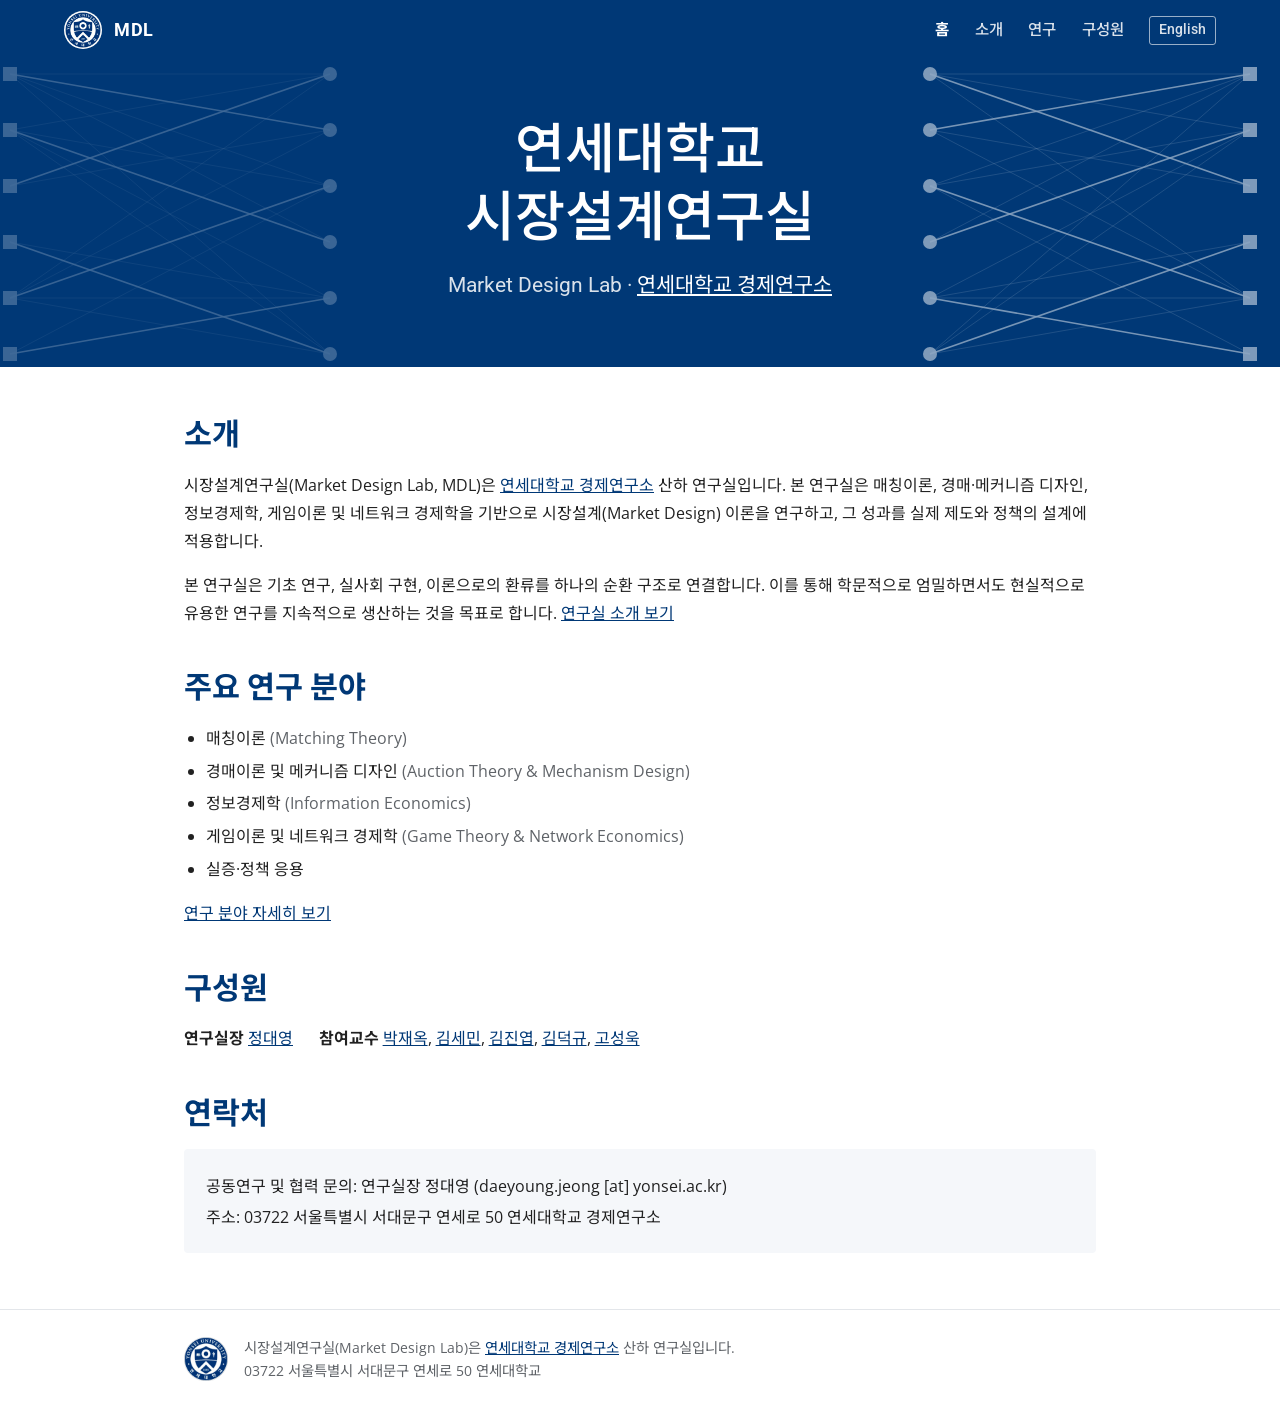
==== index.html @ e7f54111 "Add Korean and English lab website Co-Authored-By: Claude Opus 5.5 <noreply@anthropic.com> Claude-Se" ====
<!DOCTYPE html>
<html lang="ko">
<head>
<meta charset="utf-8">
<meta name="viewport" content="width=device-width, initial-scale=1">
<title>연세대학교 시장설계연구실</title>
<meta name="description" content="연세대학교 경제연구소 산하 시장설계연구실(Market Design Lab)입니다.">
<link rel="alternate" hreflang="ko" href="https://marketdesignyonsei.github.io/">
<link rel="alternate" hreflang="en" href="https://marketdesignyonsei.github.io/en/">
<link rel="icon" type="image/png" href="assets/img/yonsei-emblem-sm.png">
<link rel="preconnect" href="https://fonts.googleapis.com">
<link rel="preconnect" href="https://fonts.gstatic.com" crossorigin>
<link rel="stylesheet" href="https://fonts.googleapis.com/css2?family=Open+Sans:wght@400;600;700&family=Roboto:wght@400;500;700&family=Noto+Sans+KR:wght@400;500;700&display=swap">
<link rel="stylesheet" href="assets/style.css">
</head>
<body>
<a class="skip" href="#main">본문 바로가기</a>
<header class="topbar">
  <div class="inner">
    <a class="brand" href="index.html"><img src="assets/img/yonsei-emblem-sm.png" alt="">MDL</a>
    <button class="menu-toggle" aria-label="메뉴" aria-expanded="false" onclick="var n=document.getElementById('nav');n.classList.toggle('open');this.setAttribute('aria-expanded',n.classList.contains('open'))">&#9776;</button>
    <nav class="nav" id="nav">
      <a href="index.html" aria-current="page">홈</a>
      <a href="about.html">소개</a>
      <a href="research.html">연구</a>
      <a href="people.html">구성원</a>
      <a class="lang" href="en/index.html" lang="en">English</a>
    </nav>
  </div>
</header>
<section class="hero">
  <img class="net" src="assets/img/network.svg" alt="">
  <img class="net left" src="assets/img/network.svg" alt="">
  <h1>연세대학교<br>시장설계연구실</h1>
  <p class="sub">Market Design Lab · <a href="http://yeri.yonsei.ac.kr/">연세대학교 경제연구소</a></p>
</section>
<main id="main">
<h2>소개</h2>
<p>시장설계연구실(Market Design Lab, MDL)은 <a href="http://yeri.yonsei.ac.kr/">연세대학교 경제연구소</a> 산하 연구실입니다. 본 연구실은 매칭이론, 경매·메커니즘 디자인, 정보경제학, 게임이론 및 네트워크 경제학을 기반으로 시장설계(Market Design) 이론을 연구하고, 그 성과를 실제 제도와 정책의 설계에 적용합니다.</p>
<p>본 연구실은 기초 연구, 실사회 구현, 이론으로의 환류를 하나의 순환 구조로 연결합니다. 이를 통해 학문적으로 엄밀하면서도 현실적으로 유용한 연구를 지속적으로 생산하는 것을 목표로 합니다. <a href="about.html">연구실 소개 보기</a></p>

<h2>주요 연구 분야</h2>
<ul>
  <li>매칭이론 <span class="en-term">(Matching Theory)</span></li>
  <li>경매이론 및 메커니즘 디자인 <span class="en-term">(Auction Theory &amp; Mechanism Design)</span></li>
  <li>정보경제학 <span class="en-term">(Information Economics)</span></li>
  <li>게임이론 및 네트워크 경제학 <span class="en-term">(Game Theory &amp; Network Economics)</span></li>
  <li>실증·정책 응용</li>
</ul>
<p><a href="research.html">연구 분야 자세히 보기</a></p>

<h2>구성원</h2>
<ul class="people-mini">
  <li><b>연구실장</b> <a href="people.html#jeong">정대영</a></li>
  <li><b>참여교수</b> <a href="people.html#park">박재옥</a>, <a href="people.html#semin">김세민</a>, <a href="people.html#jinyeub">김진엽</a>, <a href="people.html#dukgyoo">김덕규</a>, <a href="people.html#koh">고성욱</a></li>
</ul>

<h2>연락처</h2>
<div class="contact">
  <p>공동연구 및 협력 문의: 연구실장 정대영 (daeyoung.jeong [at] yonsei.ac.kr)</p>
  <p>주소: 03722 서울특별시 서대문구 연세로 50 연세대학교 경제연구소</p>
</div>

</main>
<footer>
  <div class="inner">
    <img src="assets/img/yonsei-emblem-sm.png" alt="">
    <p>시장설계연구실(Market Design Lab)은 <a href="http://yeri.yonsei.ac.kr/">연세대학교 경제연구소</a> 산하 연구실입니다.<br>03722 서울특별시 서대문구 연세로 50 연세대학교</p>
  </div>
</footer>
</body>
</html>
---- assets/style.css ----
/* Market Design Lab, Yonsei University */
:root {
  --navy: #003876;
  --navy-dark: #002a5a;
  --ink: #212121;
  --muted: #5f6368;
  --line: #e3e6ea;
  --bg-soft: #f5f7fa;
  --max: 960px;
}

* { box-sizing: border-box; }

html { scroll-behavior: smooth; }

body {
  margin: 0;
  font-family: "Open Sans", "Noto Sans KR", system-ui, -apple-system, sans-serif;
  font-size: 16px;
  line-height: 1.75;
  color: var(--ink);
  background: #fff;
  word-break: keep-all;
  overflow-wrap: break-word;
}

a { color: var(--navy); }
a:hover { color: var(--navy-dark); }

.skip { position: absolute; left: -9999px; }
.skip:focus { left: 1rem; top: 1rem; background: #fff; padding: .5rem 1rem; z-index: 100; }

/* ---------- Top bar ---------- */
.topbar {
  position: sticky; top: 0; z-index: 50;
  background: var(--navy);
  color: #fff;
}
.topbar .inner {
  max-width: 1200px; margin: 0 auto;
  display: flex; align-items: center; justify-content: space-between;
  padding: .7rem 1.5rem;
  gap: 1rem;
}
.brand {
  display: flex; align-items: center; gap: .75rem;
  color: #fff; text-decoration: none;
  font-family: "Roboto", "Noto Sans KR", sans-serif;
  font-weight: 700; font-size: 1.15rem; letter-spacing: .04em;
}
.brand:hover { color: #fff; }
.brand img {
  width: 38px; height: 38px; border-radius: 50%;
  background: #fff; padding: 1px;
}
.nav { display: flex; align-items: center; gap: 1.6rem; }
.nav a {
  color: rgba(255,255,255,.85); text-decoration: none;
  font-family: "Roboto", "Noto Sans KR", sans-serif;
  font-size: .97rem; font-weight: 500;
}
.nav a:hover, .nav a[aria-current="page"] { color: #fff; }
.nav a[aria-current="page"] { font-weight: 700; }
.nav .lang {
  border: 1px solid rgba(255,255,255,.6); border-radius: 3px;
  padding: .1rem .55rem; font-size: .85rem;
}
.nav .lang:hover { background: rgba(255,255,255,.12); }

.menu-toggle {
  display: none;
  background: none; border: 0; color: #fff; cursor: pointer;
  font-size: 1.5rem; line-height: 1; padding: .2rem .4rem;
}

/* ---------- Hero ---------- */
.hero {
  position: relative; overflow: hidden;
  background: var(--navy);
  color: #fff;
  text-align: center;
  padding: 3.5rem 1.5rem 4rem;
}
.hero.small { padding: 2.2rem 1.5rem 2.6rem; }
.hero .net {
  position: absolute; right: -40px; top: 50%;
  transform: translateY(-50%);
  width: 460px; height: auto; opacity: .55;
  pointer-events: none;
}
.hero .net.left { right: auto; left: -60px; transform: translateY(-50%) scaleX(-1); opacity: .25; }
.hero h1 {
  position: relative;
  margin: 0;
  font-family: "Roboto", "Noto Sans KR", sans-serif;
  font-weight: 500;
  font-size: clamp(2rem, 5vw, 3.4rem);
  line-height: 1.25;
}
.hero.small h1 { font-size: clamp(1.7rem, 4vw, 2.4rem); }
.hero .sub {
  position: relative;
  margin: .9rem 0 0;
  font-family: "Roboto", "Noto Sans KR", sans-serif;
  font-size: clamp(1rem, 2.2vw, 1.3rem);
  color: rgba(255,255,255,.85);
}
.hero .sub a { color: #fff; }

/* ---------- Content ---------- */
main { max-width: var(--max); margin: 0 auto; padding: 2.5rem 1.5rem 3.5rem; }

main h2 {
  font-family: "Roboto", "Noto Sans KR", sans-serif;
  font-weight: 700;
  font-size: 1.9rem;
  color: var(--navy);
  margin: 2.6rem 0 1rem;
  line-height: 1.3;
}
main h2:first-child { margin-top: .5rem; }
main h3 {
  font-family: "Roboto", "Noto Sans KR", sans-serif;
  font-weight: 700; font-size: 1.2rem; color: var(--navy);
  margin: 1.8rem 0 .5rem;
}
main p { margin: 0 0 1rem; }
main ul, main ol { padding-left: 1.4rem; margin: 0 0 1rem; }
main li { margin: .3rem 0; }
.en-term { color: var(--muted); }

/* research area list */
.areas { list-style: none; padding: 0; margin: 0; display: grid; gap: 1rem; }
.areas li {
  margin: 0; padding: 1rem 1.25rem;
  border-left: 4px solid var(--navy);
  background: var(--bg-soft);
}
.areas strong { display: block; color: var(--navy); font-family: "Roboto", "Noto Sans KR", sans-serif; }

/* cycle */
.cycle {
  display: flex; flex-wrap: wrap; align-items: stretch; justify-content: center;
  gap: .5rem; margin: 1.5rem 0 1.8rem;
}
.cycle .step {
  flex: 1 1 180px; max-width: 240px;
  border: 1px solid var(--navy); border-radius: 4px;
  padding: .8rem 1rem; text-align: center;
}
.cycle .step b { display: block; color: var(--navy); font-family: "Roboto", "Noto Sans KR", sans-serif; }
.cycle .step span { font-size: .92rem; color: var(--muted); }
.cycle .arrow { align-self: center; color: var(--navy); font-size: 1.4rem; }

/* process steps */
.process { counter-reset: s; list-style: none; padding: 0; }
.process li {
  counter-increment: s; position: relative;
  padding: .35rem 0 .35rem 2.6rem;
}
.process li::before {
  content: counter(s);
  position: absolute; left: 0; top: .35rem;
  width: 1.8rem; height: 1.8rem; border-radius: 50%;
  background: var(--navy); color: #fff;
  font-size: .9rem; font-weight: 700; line-height: 1.8rem; text-align: center;
}

/* people */
.person {
  display: grid; grid-template-columns: 150px 1fr; gap: 1.6rem;
  padding: 1.8rem 0; border-top: 1px solid var(--line);
}
.person:first-of-type { border-top: 0; }
.person .ph {
  width: 150px; height: 200px; object-fit: cover; border-radius: 3px;
  background: var(--bg-soft);
}
.person .ph.blank {
  display: flex; align-items: center; justify-content: center;
  color: var(--navy); font-family: "Roboto", sans-serif; font-size: 2.4rem; font-weight: 700;
  border: 1px solid var(--line);
}
.person h3 { margin: 0; font-size: 1.35rem; }
.person h3 .en { font-weight: 400; color: var(--muted); font-size: 1.05rem; margin-left: .35rem; }
.person .role { margin: .2rem 0 .6rem; font-weight: 600; }
.person .links { margin: 0 0 .6rem; font-size: .95rem; }
.person .links span + span::before { content: "·"; margin: 0 .5rem; color: var(--muted); }
.person ul { margin: 0; font-size: .95rem; }
.person .fields { margin: .6rem 0 0; font-size: .95rem; }

.people-mini { list-style: none; padding: 0; display: flex; flex-wrap: wrap; gap: .5rem 1.6rem; }
.people-mini li { margin: 0; }

/* contact */
.contact { background: var(--bg-soft); padding: 1.2rem 1.4rem; border-radius: 4px; }
.contact p { margin: .2rem 0; }

/* ---------- Footer ---------- */
footer {
  border-top: 1px solid var(--line);
  color: var(--muted);
  font-size: .9rem;
}
footer .inner {
  max-width: var(--max); margin: 0 auto; padding: 1.6rem 1.5rem 2.2rem;
  display: flex; gap: 1rem; align-items: center;
}
footer img { width: 44px; height: 44px; }
footer p { margin: 0; line-height: 1.6; }

/* ---------- Mobile ---------- */
@media (max-width: 760px) {
  .menu-toggle { display: block; }
  .nav {
    display: none;
    position: absolute; left: 0; right: 0; top: 100%;
    background: var(--navy);
    flex-direction: column; align-items: flex-start; gap: 0;
    padding: .5rem 1.5rem 1rem;
    border-top: 1px solid rgba(255,255,255,.15);
  }
  .nav.open { display: flex; }
  .nav a { padding: .55rem 0; width: 100%; }
  .nav .lang { width: auto; margin-top: .4rem; }
  .hero .net { width: 300px; right: -90px; opacity: .3; }
  .hero .net.left { display: none; }
  .person { grid-template-columns: 1fr; gap: 1rem; }
  .person .ph { width: 120px; height: 160px; }
  .cycle .arrow { transform: rotate(90deg); flex-basis: 100%; text-align: center; }
  .cycle .step { max-width: none; }
}
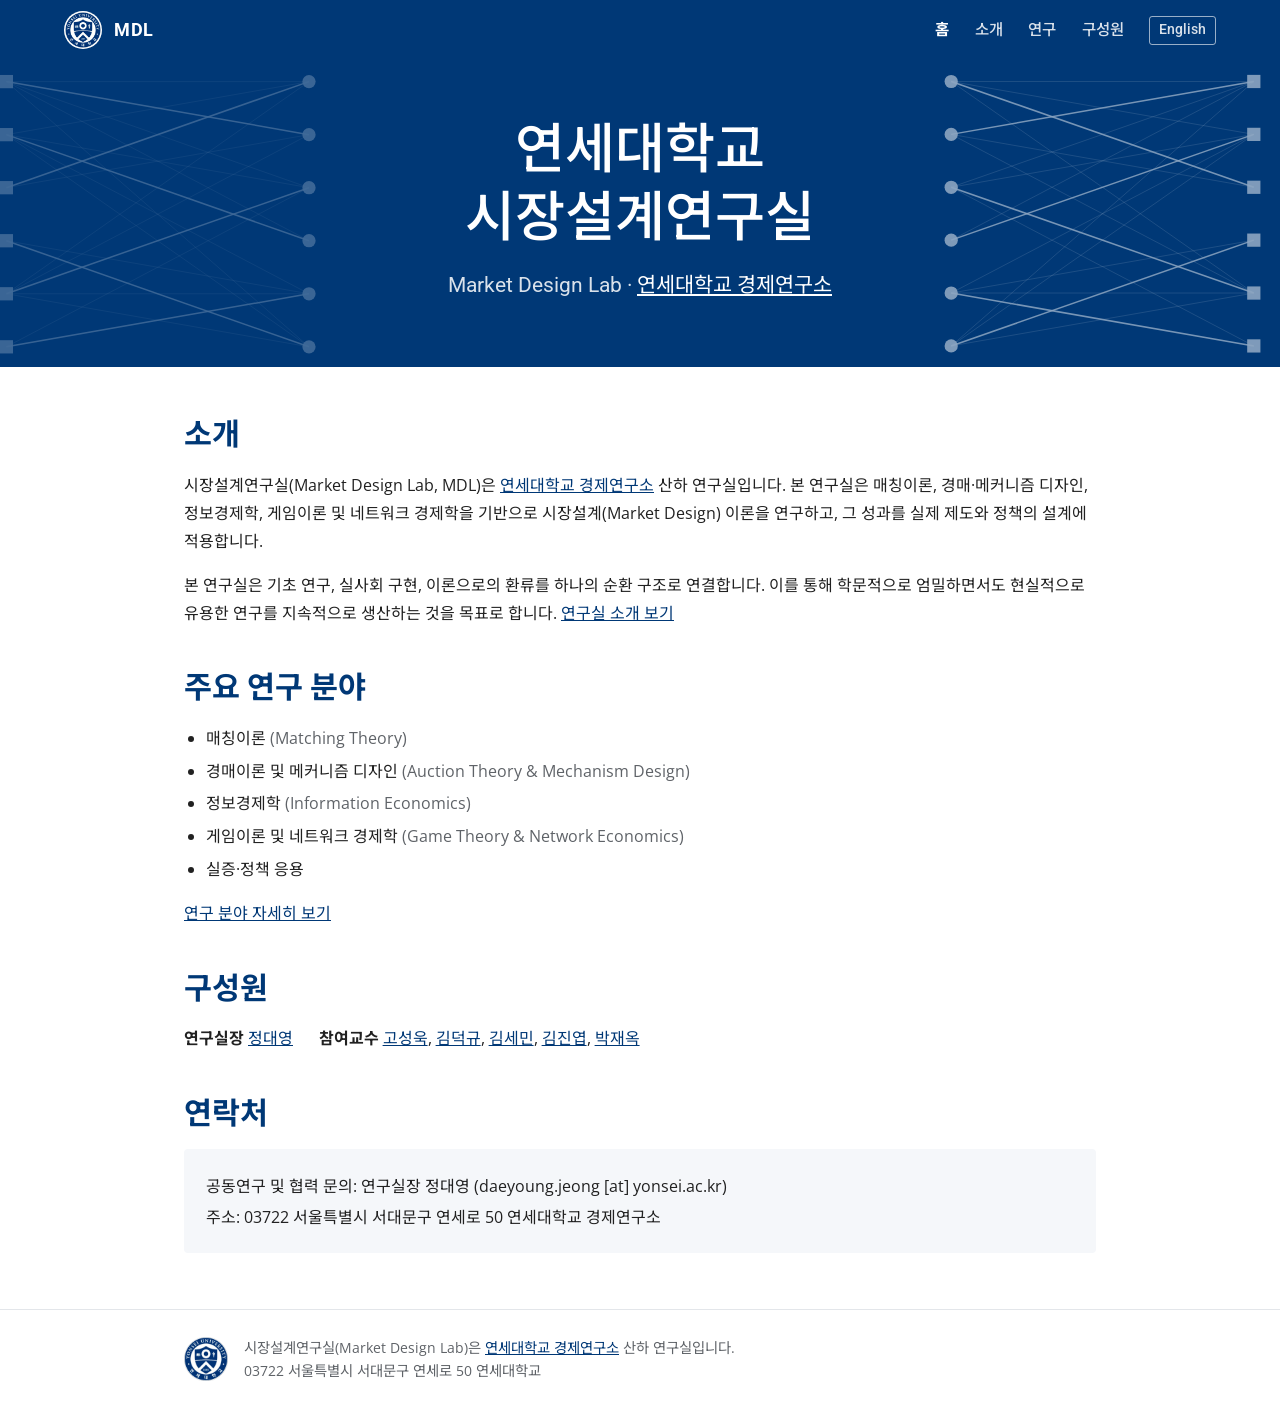
==== commit 0bf77026: "List faculty members alphabetically (Korean: 가나다 order; English: by surname) Co-Authored-By: Claude " ====
--- a/index.html
+++ b/index.html
@@ -52,7 +52,7 @@
 <h2>구성원</h2>
 <ul class="people-mini">
   <li><b>연구실장</b> <a href="people.html#jeong">정대영</a></li>
-  <li><b>참여교수</b> <a href="people.html#park">박재옥</a>, <a href="people.html#semin">김세민</a>, <a href="people.html#jinyeub">김진엽</a>, <a href="people.html#dukgyoo">김덕규</a>, <a href="people.html#koh">고성욱</a></li>
+  <li><b>참여교수</b> <a href="people.html#koh">고성욱</a>, <a href="people.html#dukgyoo">김덕규</a>, <a href="people.html#semin">김세민</a>, <a href="people.html#jinyeub">김진엽</a>, <a href="people.html#park">박재옥</a></li>
 </ul>
 
 <h2>연락처</h2>
--- a/assets/style.css
+++ b/assets/style.css
@@ -85,7 +85,7 @@
 .hero .net {
   position: absolute; right: -40px; top: 50%;
   transform: translateY(-50%);
-  width: 460px; height: auto; opacity: .55;
+  width: min(460px, 34vw); height: auto; opacity: .55;
   pointer-events: none;
 }
 .hero .net.left { right: auto; left: -60px; transform: translateY(-50%) scaleX(-1); opacity: .25; }
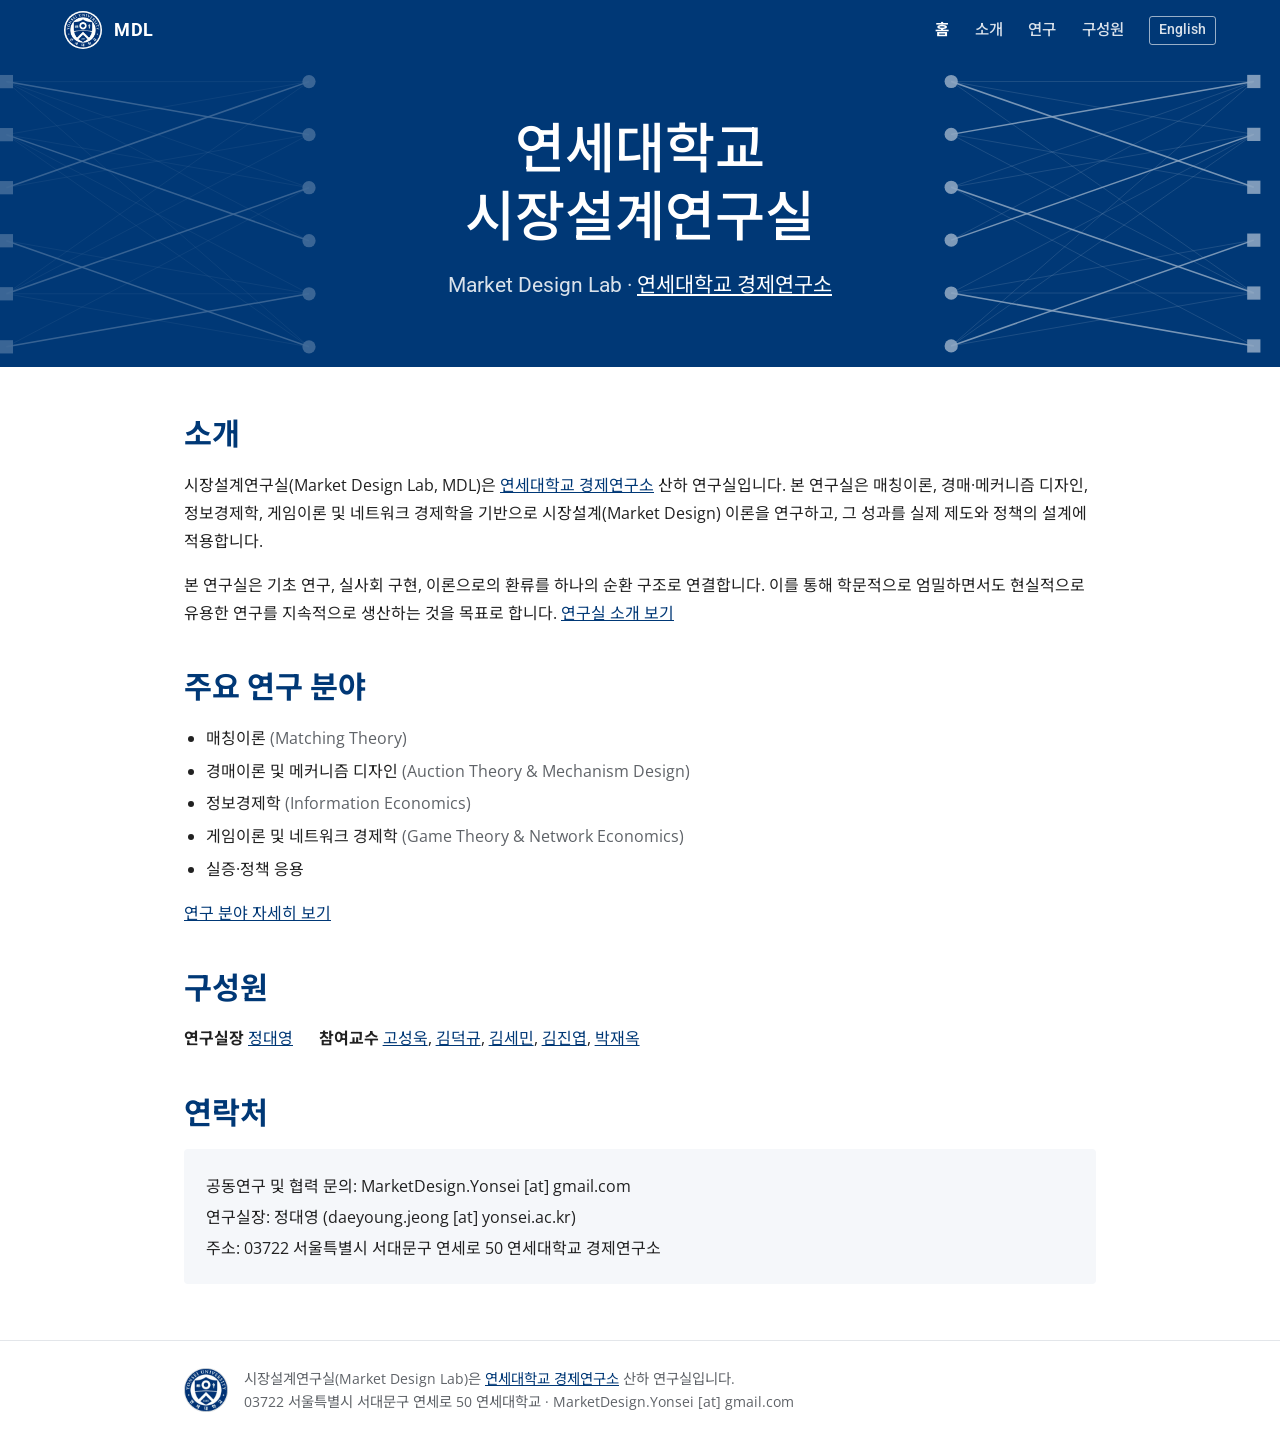
==== commit 794f4173: "Add lab email as the main contact address Co-Authored-By: Claude Opus 5.5 <noreply@anthropic.com> Cl" ====
--- a/index.html
+++ b/index.html
@@ -57,7 +57,8 @@
 
 <h2>연락처</h2>
 <div class="contact">
-  <p>공동연구 및 협력 문의: 연구실장 정대영 (daeyoung.jeong [at] yonsei.ac.kr)</p>
+  <p>공동연구 및 협력 문의: MarketDesign.Yonsei [at] gmail.com</p>
+  <p>연구실장: 정대영 (daeyoung.jeong [at] yonsei.ac.kr)</p>
   <p>주소: 03722 서울특별시 서대문구 연세로 50 연세대학교 경제연구소</p>
 </div>
 
@@ -65,7 +66,7 @@
 <footer>
   <div class="inner">
     <img src="assets/img/yonsei-emblem-sm.png" alt="">
-    <p>시장설계연구실(Market Design Lab)은 <a href="http://yeri.yonsei.ac.kr/">연세대학교 경제연구소</a> 산하 연구실입니다.<br>03722 서울특별시 서대문구 연세로 50 연세대학교</p>
+    <p>시장설계연구실(Market Design Lab)은 <a href="http://yeri.yonsei.ac.kr/">연세대학교 경제연구소</a> 산하 연구실입니다.<br>03722 서울특별시 서대문구 연세로 50 연세대학교 · MarketDesign.Yonsei [at] gmail.com</p>
   </div>
 </footer>
 </body>
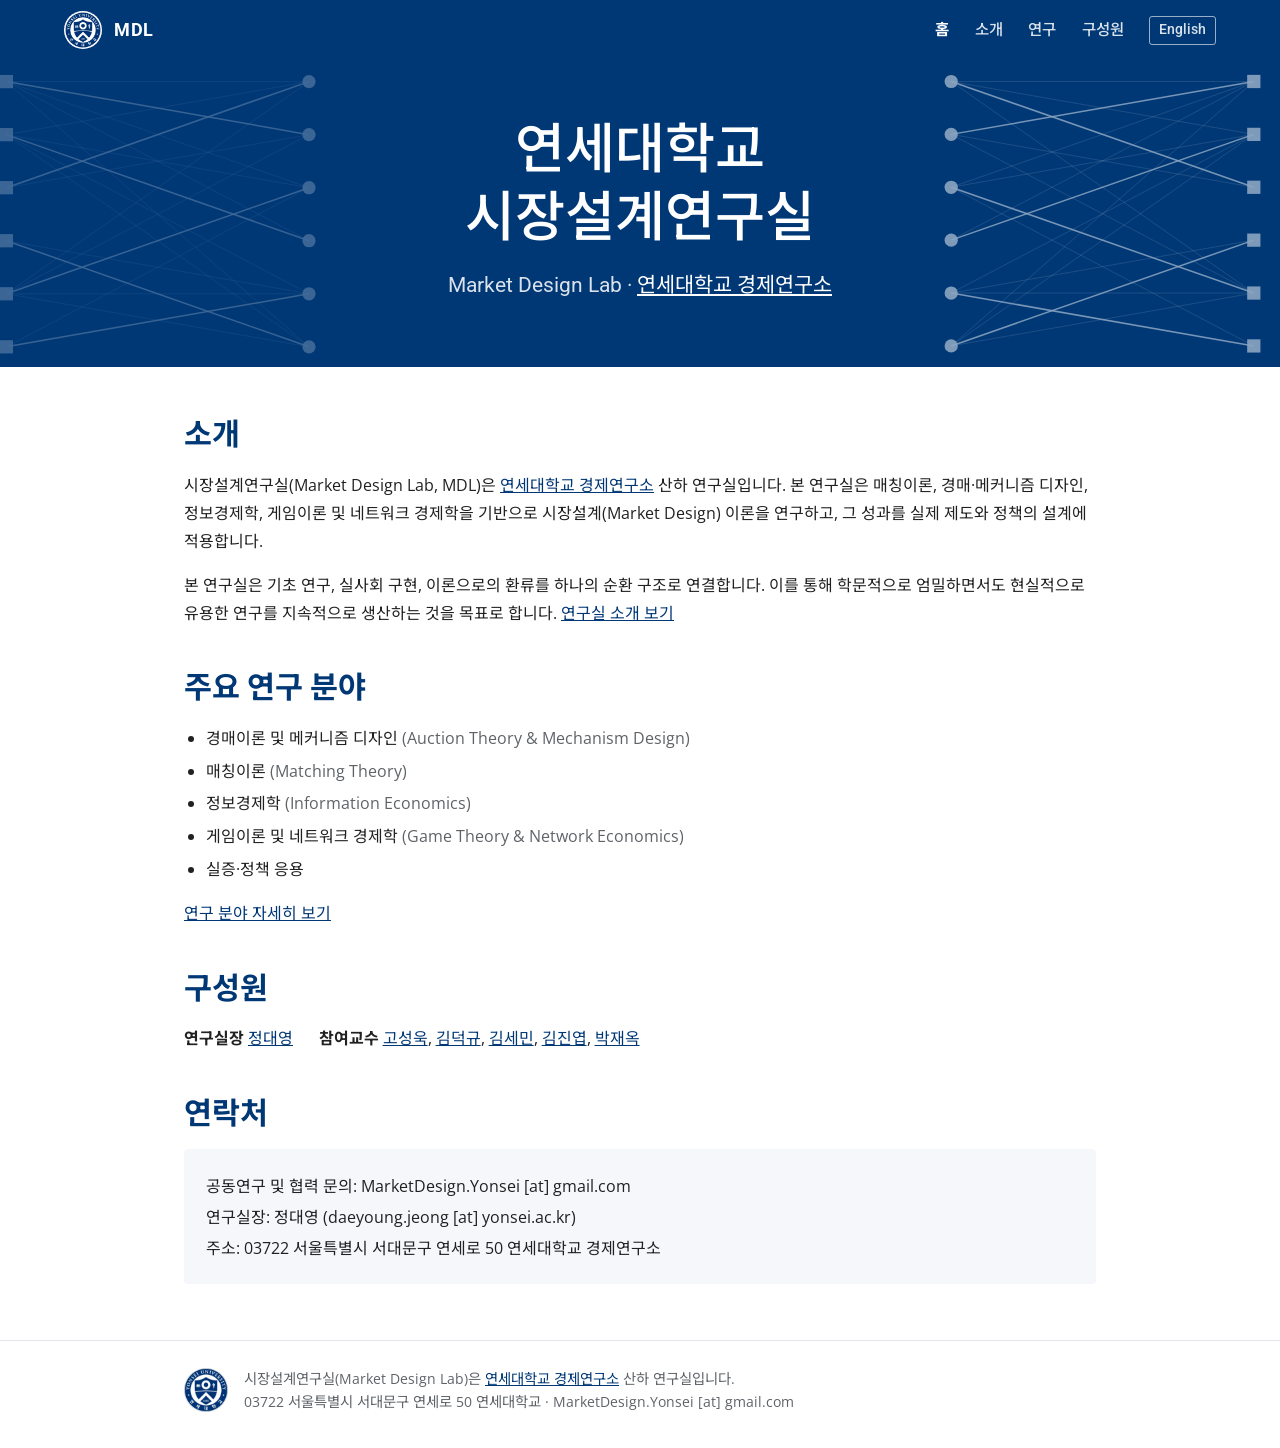
==== commit 180391dc: "List Auction Theory & Mechanism Design before Matching Theory Co-Authored-By: Claude Opus 5.5 <norep" ====
--- a/index.html
+++ b/index.html
@@ -41,8 +41,8 @@
 
 <h2>주요 연구 분야</h2>
 <ul>
+  <li>경매이론 및 메커니즘 디자인 <span class="en-term">(Auction Theory &amp; Mechanism Design)</span></li>
   <li>매칭이론 <span class="en-term">(Matching Theory)</span></li>
-  <li>경매이론 및 메커니즘 디자인 <span class="en-term">(Auction Theory &amp; Mechanism Design)</span></li>
   <li>정보경제학 <span class="en-term">(Information Economics)</span></li>
   <li>게임이론 및 네트워크 경제학 <span class="en-term">(Game Theory &amp; Network Economics)</span></li>
   <li>실증·정책 응용</li>
--- a/assets/style.css
+++ b/assets/style.css
@@ -131,12 +131,12 @@
 
 /* research area list */
 .areas { list-style: none; padding: 0; margin: 0; display: grid; gap: 1rem; }
-.areas li {
+.areas > li {
   margin: 0; padding: 1rem 1.25rem;
   border-left: 4px solid var(--navy);
   background: var(--bg-soft);
 }
-.areas strong { display: block; color: var(--navy); font-family: "Roboto", "Noto Sans KR", sans-serif; }
+.areas > li > strong { display: block; color: var(--navy); font-family: "Roboto", "Noto Sans KR", sans-serif; }
 
 /* cycle */
 .cycle {
@@ -230,3 +230,27 @@
   .cycle .arrow { transform: rotate(90deg); flex-basis: 100%; text-align: center; }
   .cycle .step { max-width: none; }
 }
+
+/* related research (expandable) */
+details.rel { margin-top: .7rem; }
+details.rel summary {
+  cursor: pointer; display: inline-block;
+  color: var(--navy); font-weight: 600; font-size: .95rem;
+  font-family: "Roboto", "Noto Sans KR", sans-serif;
+  list-style: none;
+}
+details.rel summary::-webkit-details-marker { display: none; }
+details.rel summary::before { content: "▸"; display: inline-block; width: 1em; transition: transform .15s; }
+details.rel[open] summary::before { transform: rotate(90deg); }
+details.rel summary:hover { text-decoration: underline; }
+.publist { margin: .7rem 0 .2rem; padding-left: 1.6rem; font-size: .93rem; line-height: 1.6; }
+.publist li { margin: .45rem 0; }
+.publist a { text-decoration: none; }
+.publist a:hover { text-decoration: underline; }
+.tag {
+  display: inline-block; font-size: .72rem; font-weight: 700; letter-spacing: .02em;
+  padding: 0 .4rem; border-radius: 3px; vertical-align: 1px; white-space: nowrap;
+}
+.tag.wp { border: 1px solid var(--muted); color: var(--muted); }
+.tag.acc { border: 1px solid var(--navy); color: var(--navy); }
+p.note { margin-top: 1.4rem; font-size: .9rem; color: var(--muted); }
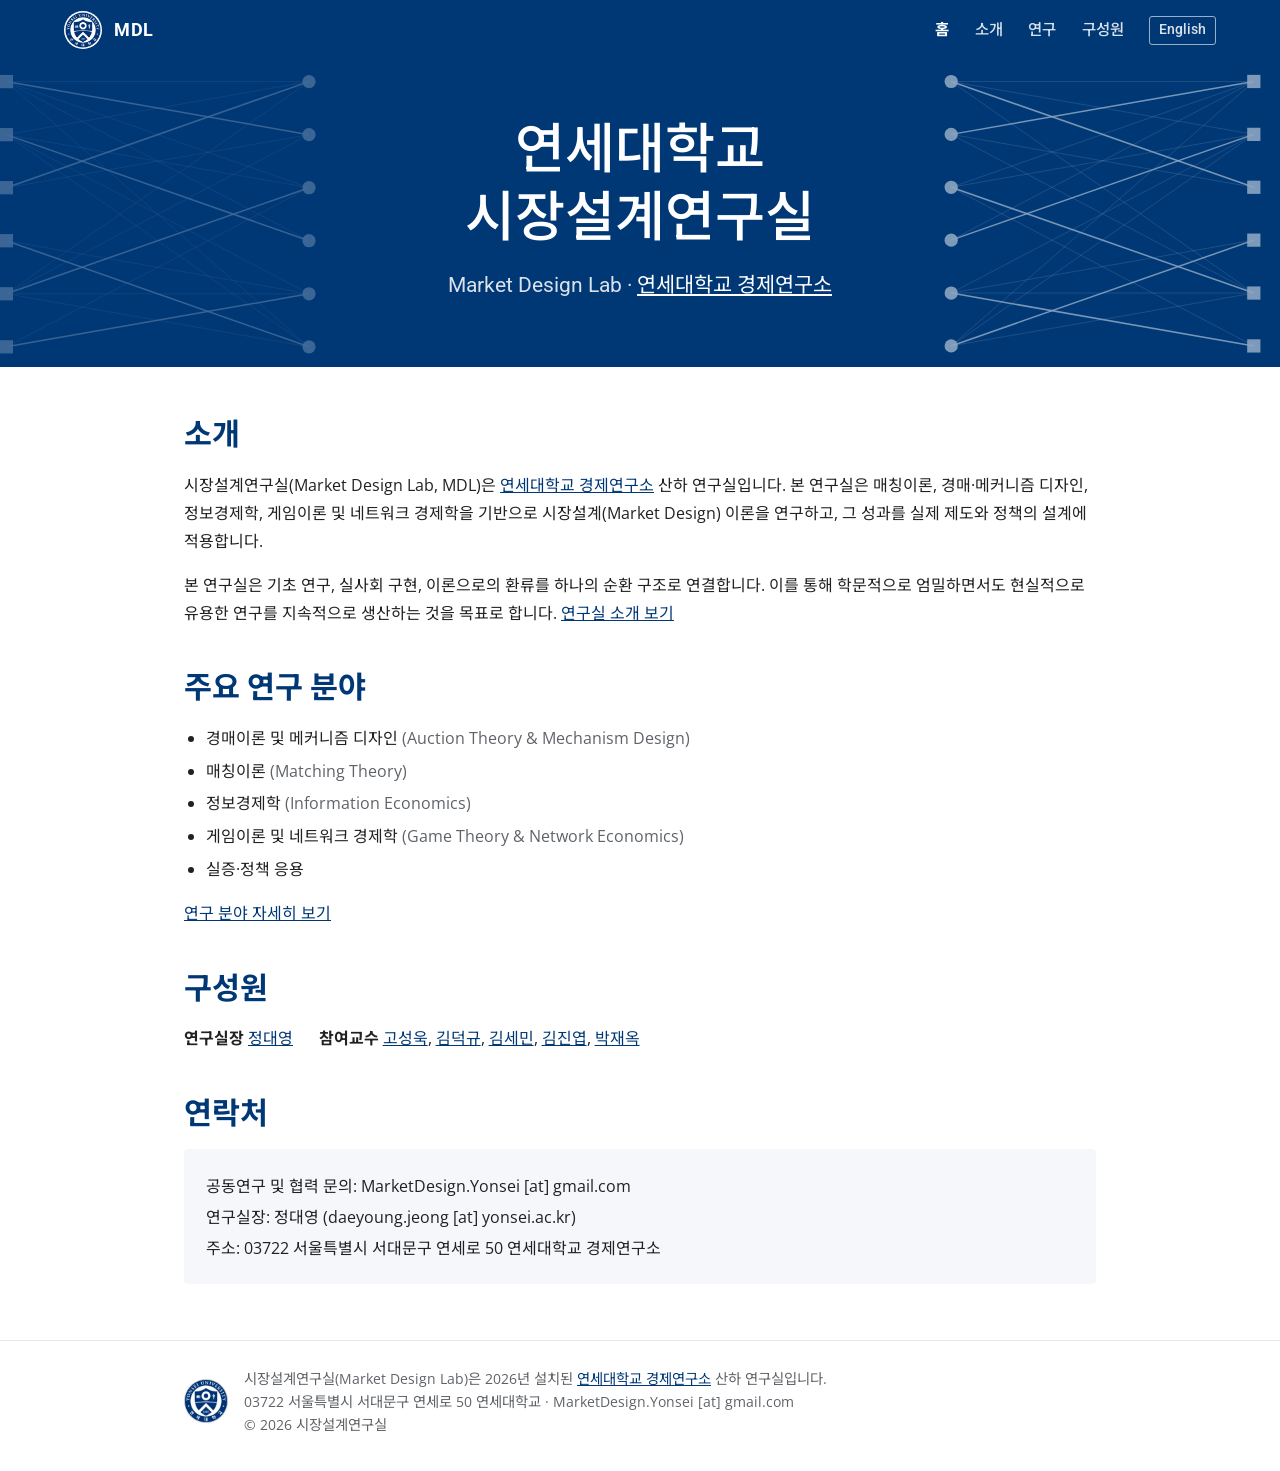
==== commit 24b68bcf: "Add lab history (established Nov 16, 2026) and founding year in footer Co-Authored-By: Claude Opus 5" ====
--- a/index.html
+++ b/index.html
@@ -66,7 +66,7 @@
 <footer>
   <div class="inner">
     <img src="assets/img/yonsei-emblem-sm.png" alt="">
-    <p>시장설계연구실(Market Design Lab)은 <a href="http://yeri.yonsei.ac.kr/">연세대학교 경제연구소</a> 산하 연구실입니다.<br>03722 서울특별시 서대문구 연세로 50 연세대학교 · MarketDesign.Yonsei [at] gmail.com</p>
+    <p>시장설계연구실(Market Design Lab)은 2026년 설치된 <a href="http://yeri.yonsei.ac.kr/">연세대학교 경제연구소</a> 산하 연구실입니다.<br>03722 서울특별시 서대문구 연세로 50 연세대학교 · MarketDesign.Yonsei [at] gmail.com<br>© 2026 시장설계연구실</p>
   </div>
 </footer>
 </body>
--- a/assets/style.css
+++ b/assets/style.css
@@ -254,3 +254,9 @@
 .tag.wp { border: 1px solid var(--muted); color: var(--muted); }
 .tag.acc { border: 1px solid var(--navy); color: var(--navy); }
 p.note { margin-top: 1.4rem; font-size: .9rem; color: var(--muted); }
+
+/* history */
+.history { list-style: none; padding: 0; margin: 0 0 1rem; }
+.history li { display: grid; grid-template-columns: 11rem 1fr; gap: 1rem; padding: .5rem 0; border-bottom: 1px solid var(--line); margin: 0; }
+.history .date { font-weight: 700; color: var(--navy); font-family: "Roboto", "Noto Sans KR", sans-serif; }
+@media (max-width: 760px) { .history li { grid-template-columns: 1fr; gap: .1rem; } }
